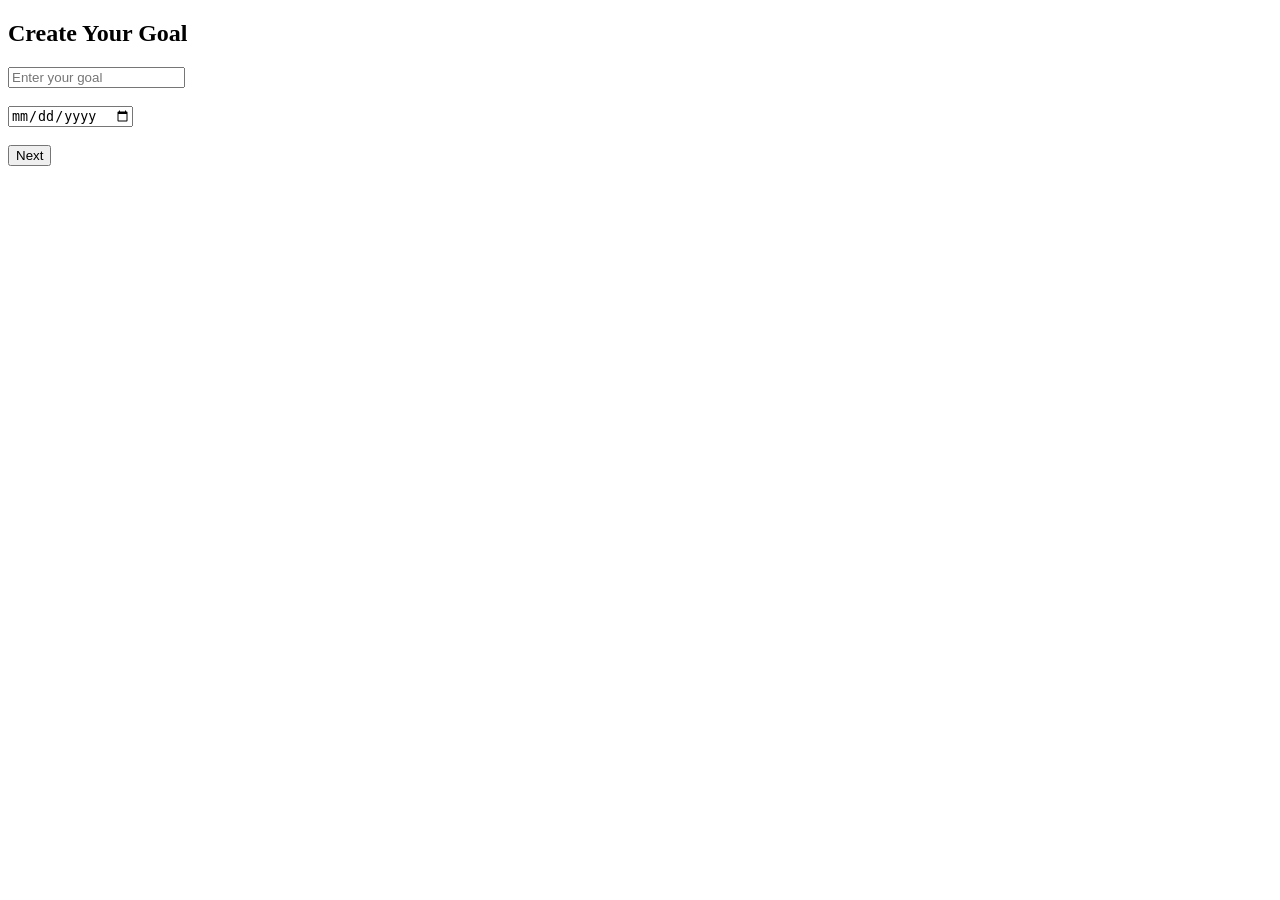
==== goal.html @ 088acb9f "Add files via upload" ====
<!DOCTYPE html>
<html>
<head>
<title>Create Goal</title>
<link rel="stylesheet" href="style.css">
</head>

<body>

<h2>Create Your Goal</h2>

<input id="goalInput" placeholder="Enter your goal">

<br><br>

<input id="dateInput" type="date">

<br><br>

<button onclick="saveGoal()">Next</button>

<script src="app.js"></script>

</body>
</html>
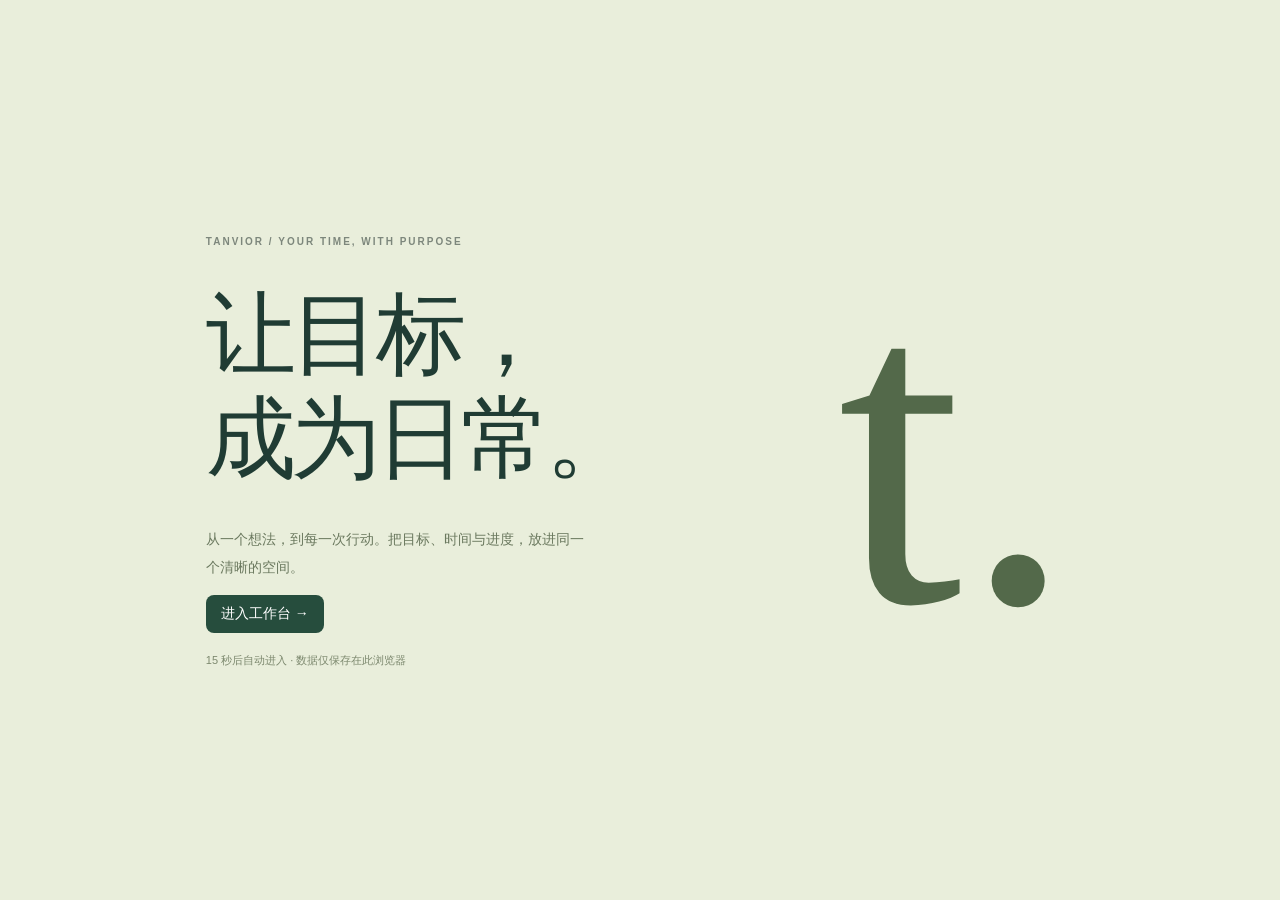
==== commit 3967b4f5: "feat: implement single-page Tanvior planning workspace Add multi-goal scheduling, date overrides, ca" ====
--- a/goal.html
+++ b/goal.html
@@ -1,25 +1,16 @@
-<!DOCTYPE html>
-<html>
-<head>
-<title>Create Goal</title>
-<link rel="stylesheet" href="style.css">
-</head>
-
-<body>
-
-<h2>Create Your Goal</h2>
-
-<input id="goalInput" placeholder="Enter your goal">
-
-<br><br>
-
-<input id="dateInput" type="date">
-
-<br><br>
-
-<button onclick="saveGoal()">Next</button>
-
-<script src="app.js"></script>
-
-</body>
-</html>+<!doctype html>
+<html lang="zh-CN">
+  <head>
+    <meta charset="utf-8" />
+    <meta name="viewport" content="width=device-width,initial-scale=1" />
+    <meta http-equiv="refresh" content="0;url=index.html" />
+    <title>Tanvior</title>
+  </head>
+  <body>
+    <p>
+      Tanvior 已升级为单页工作台。<a href="index.html"
+        >进入工作台 / Open workspace</a
+      >
+    </p>
+  </body>
+</html>
